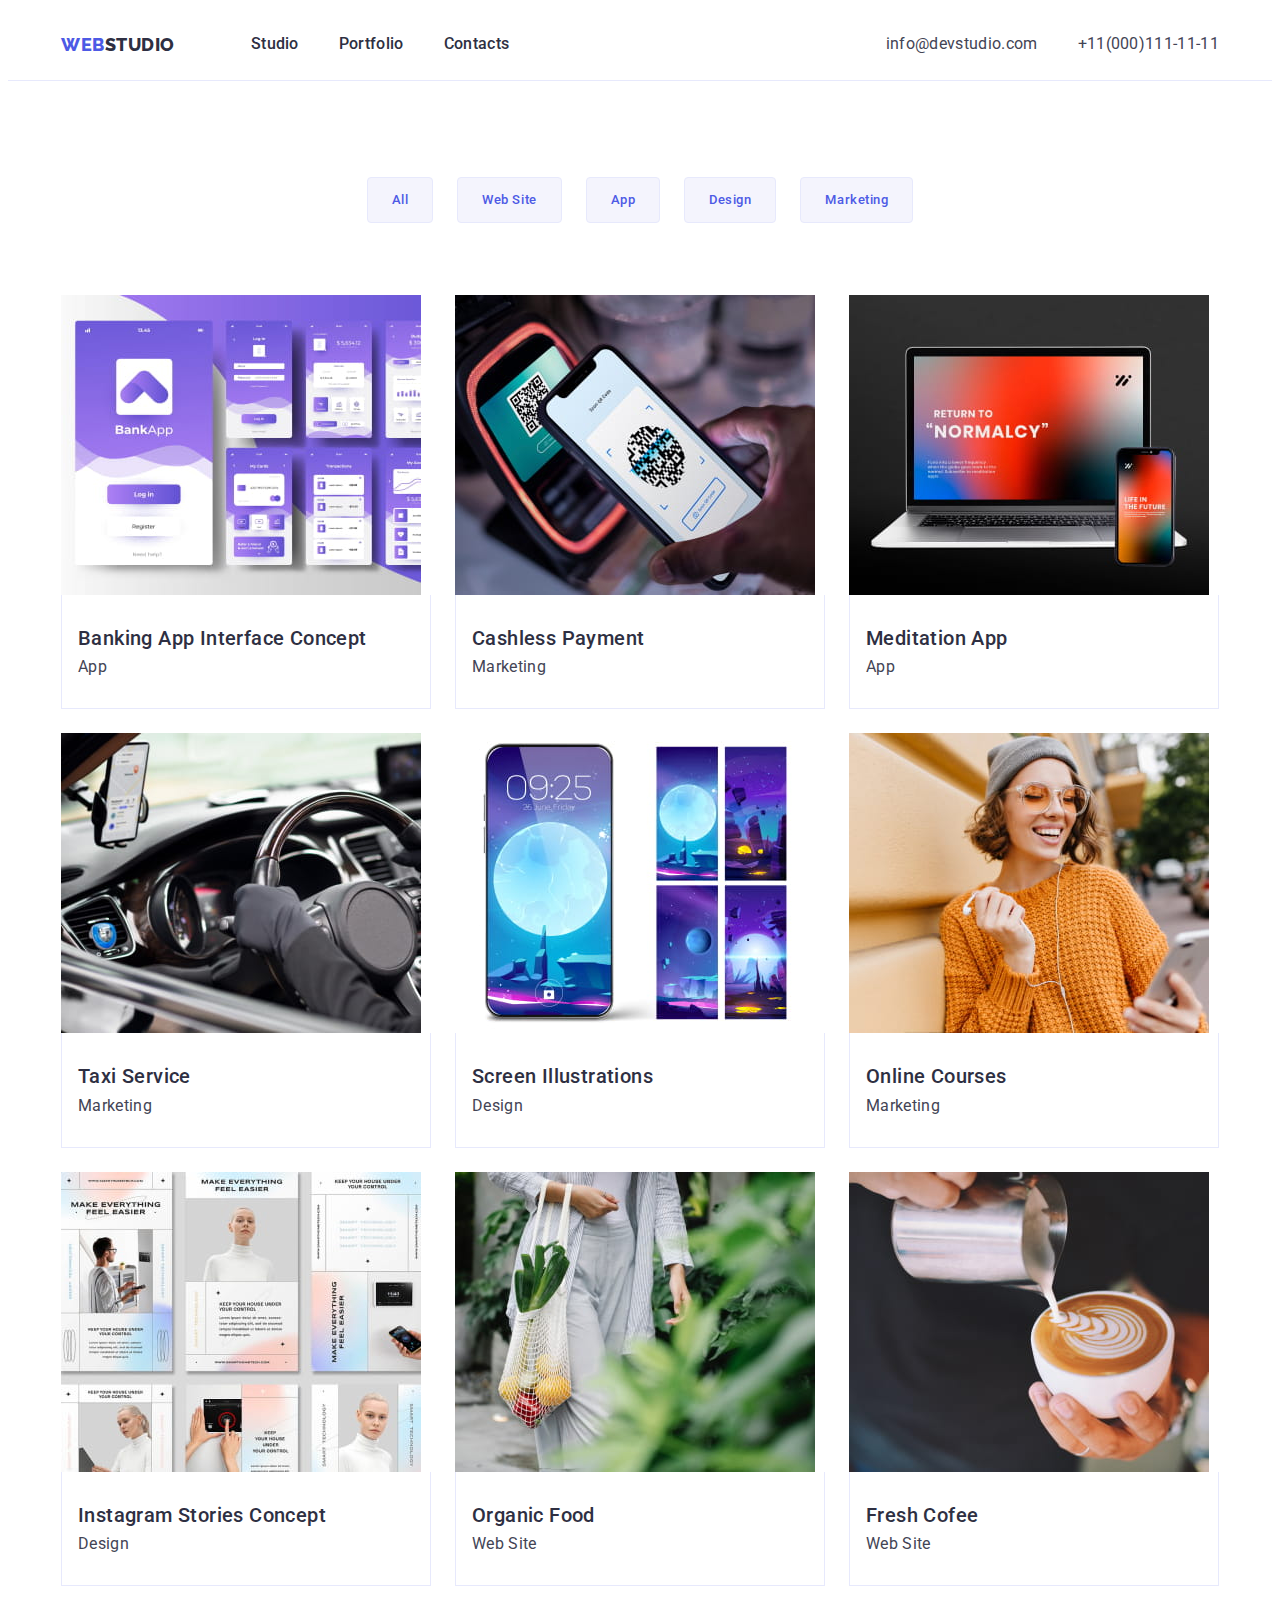
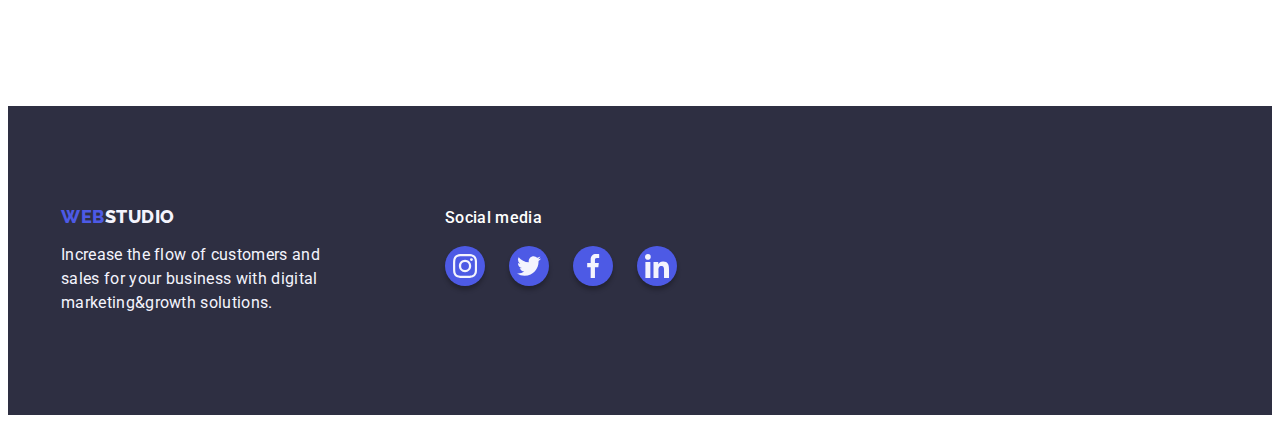
==== portfolio.html @ 6d774557 "home work 4" ====
<!DOCTYPE html>
<html lang="en">
  <head>
    <meta charset="UTF-8" />
    <meta name="viewport" content="width=device-width, initial-scale=1.0" />
    <meta name="keywords" content="advertising, digital agency, marketing" />
    <meta
      name="description"
      content="Increase the flow of customers and sales for your business with digital marketing&growth solutions."
    />
    <title>Webstudio</title>

    <link
      rel="shortcut icon"
      href="./images/icons/Logo.svg"
      type="image/svg+xml"
    />
    <!--Fonts-->
    <link href="https://fonts.googleapis.com" rel="preconnect" />
    <link href="https://fonts.gstatic.com" rel="preconnect" crossorigin />
    <link
      href="https://fonts.googleapis.com/css2?family=Raleway:wght@800&family=Roboto:wght@400;500;700;900&display=swap"
      rel="stylesheet"
    />
    <!--Normalise-->
    <link
      rel="stylesheet"
      href="https://cdnjs.cloudflare.com/ajax/libs/modern-normalize/2.0.0/modern-normalize.min.css"
      integrity="sha512-4xo8blKMVCiXpTaLzQSLSw3KFOVPWhm/TRtuPVc4WG6kUgjH6J03IBuG7JZPkcWMxJ5huwaBpOpnwYElP/m6wg=="
      crossorigin="anonymous"
      referrerpolicy="no-referrer"
    />
    <!--CSS-->
    <link rel="stylesheet" href="./css/styles.css" />
  </head>

  <body>
    <header class="header">
      <div class="container">
        <!-- Navigation -->
        <nav class="header-nav">
          <!-- Logo -->
          <a class="header-logo logo" href="./index.html">
            <span class="logo-acnt">WEB</span>STUDIO
          </a>
          <ul class="header-menu">
            <li class="header-menu-item">
              <a class="header-menu-link" href="index.html">Studio</a>
            </li>
            <li class="header-menu-item">
              <a class="header-menu-link" href="portfolio.html">Portfolio</a>
            </li>
            <li class="header-menu-item">
              <a class="header-menu-link" href="#">Contacts</a>
            </li>
          </ul>
        </nav>

        <!-- Contact information -->
        <address class="adress">
          <ul class="adress-opt">
            <li class="adress-opt-items">
              <a class="adress-mail" href="mailto:info@devstudio.com"
                >info@devstudio.com</a
              >
            </li>
            <li class="adress-opt-items">
              <a class="adress-phone" href="tel:+11(000)111-11-11"
                >+11(000)111-11-11</a
              >
            </li>
          </ul>
        </address>
      </div>
    </header>

    <main>
      <section class="types">
        <div class="container">
          <h1 class="visually-hidden">types</h1>
          <!--Buttons-->
          <ul class="buttons">
            <li class="buttons-item">
              <button class="btn-itms-smpl" type="button">All</button>
            </li>
            <li class="buttons-item">
              <button class="btn-itms-smpl" type="button">Web Site</button>
            </li>
            <li class="buttons-item">
              <button class="btn-itms-smpl" type="button">App</button>
            </li>
            <li class="buttons-item">
              <button class="btn-itms-smpl" type="button">Design</button>
            </li>
            <li class="buttons-item">
              <button class="btn-itms-smpl" type="button">Marketing</button>
            </li>
          </ul>

          <!--Portfolio cards-->
          <div class="cards">
            <ul class="types-preview">
              <li class="types-item"> 

                <div class="cards-wrapp">
                <a href="#">
                  <img
                    class="types-ill"
                    src="./images/img-2-1.jpg"
                    alt="Banking App Interface Concept"
                    width="360"
                    height="300"
                  />
                  <p class="overlay">
                    14 Stylish and User-Friendly App Design Concepts · Task
                    Manager App · Calorie Tracker App · Exotic Fruit Ecommerce
                    App · Cloud Storage App
                  </p>
                </div>

                  <div class="types-descr-cont">
                    <h2 class="types-descr">Banking App Interface Concept</h2>
                    <p class="types-prdct">App</p>
                  </div>
                </a>
              </li>
              <li class="types-item">

                <div class="cards-wrapp">
                  <a href="#">
                    <img
                      class="types-ill"
                      src="./images/img-2-2.jpg"
                      alt="Cashless Payment"
                      width="360"
                      height="300"
                    />
                    <p class="overlay">
                      14 Stylish and User-Friendly App Design Concepts · Task
                      Manager App · Calorie Tracker App · Exotic Fruit Ecommerce
                      App · Cloud Storage App
                    </p>
                </div>

                  <div class="types-descr-cont">
                    <h2 class="types-descr">Cashless Payment</h2>
                    <p class="types-prdct">Marketing</p>
                  </div>
                </a>
              </li>
              <li class="types-item">
                <div class="cards-wrapp">
                  <a href="#">
                    <img
                      class="types-ill"
                      src="./images/img-2-3.jpg"
                      alt="Meditation App"
                      width="360"
                      height="300"
                    />
                    <p class="overlay">
                        14 Stylish and User-Friendly App Design Concepts · Task
                        Manager App · Calorie Tracker App · Exotic Fruit Ecommerce
                        App · Cloud Storage App
                      </p>
                </div>

                    <div class="types-descr-cont">
                      <h2 class="types-descr">Meditation App</h2>
                      <p class="types-prdct">App</p>
                    </div>
                  </a>
                
              </li>
              <li class="types-item">
                <div class="cards-wrapp">
                <a href="#">
                  <img
                    class="types-ill"
                    src="./images/img-2-4.jpg"
                    alt="Taxi Service"
                    width="360"
                    height="300"
                  />
                  <p class="overlay">
                      14 Stylish and User-Friendly App Design Concepts · Task
                      Manager App · Calorie Tracker App · Exotic Fruit Ecommerce
                      App · Cloud Storage App
                    </p>
                </div>
                  <div class="types-descr-cont">
                    <h2 class="types-descr">Taxi Service</h2>
                    <p class="types-prdct">Marketing</p>
                  </div>
                </a>
              </li>
              <li class="types-item">
                <div class="cards-wrapp">
                 <a href="#">
                  <img
                    class="types-ill"
                    src="./images/img-2-5.jpg"
                    alt="Screen Illustrations"
                    width="360"
                    height="300"
                  />
                  <p class="overlay">
                      14 Stylish and User-Friendly App Design Concepts · Task
                      Manager App · Calorie Tracker App · Exotic Fruit Ecommerce
                      App · Cloud Storage App
                  </p>
                </div>

                  <div class="types-descr-cont">
                    <h2 class="types-descr">Screen Illustrations</h2>
                    <p class="types-prdct">Design</p>
                  </div>
                </a>
              </li>
              <li class="types-item">
                <div class="cards-wrapp">
                  <a href="#">
                      <img
                        class="types-ill"
                        src="./images/img-2-6.jpg"
                        alt="Online Courses"
                        width="360"
                        height="300"
                      />
                      <p class="overlay">
                        14 Stylish and User-Friendly App Design Concepts · Task
                        Manager App · Calorie Tracker App · Exotic Fruit Ecommerce
                        App · Cloud Storage App
                      </p>
                  </div>
                    <div class="types-descr-cont">
                      <h2 class="types-descr">Online Courses</h2>
                      <p class="types-prdct">Marketing</p>
                    </div>
                </a>
                
              </li>
              <li class="types-item">
                <div class="cards-wrapp">
                  <a href="#">
                    <img
                      class="types-ill"
                      src="./images/img-2-7.jpg"
                      alt="Instagram Stories Concept"
                      width="360"
                      height="300"
                    />
                    <p class="overlay">
                      14 Stylish and User-Friendly App Design Concepts · Task
                      Manager App · Calorie Tracker App · Exotic Fruit Ecommerce
                      App · Cloud Storage App
                    </p>
                </div>
                    <div class="types-descr-cont">
                      <h2 class="types-descr">Instagram Stories Concept</h2>
                      <p class="types-prdct">Design</p>
                    </div>
                  
                 </a>
              </li>
              <li class="types-item">
                <div class="cards-wrapp">
                  <a href="#">
                    <img
                      class="types-ill"
                      src="./images/img-2-8.jpg"
                      alt="Organic Food"
                      width="360"
                      height="300"
                    />
                    <p class="overlay">
                      14 Stylish and User-Friendly App Design Concepts · Task
                      Manager App · Calorie Tracker App · Exotic Fruit Ecommerce
                      App · Cloud Storage App
                    </p>

                </div>
                  <div class="types-descr-cont">
                    <h2 class="types-descr">Organic Food</h2>
                    <p class="types-prdct">Web Site</p>
                  </div>
                </a>
              </li>
              <li class="types-item">
                <div class="cards-wrapp">
                <a href="#">
                  <img
                    class="types-ill"
                    src="./images/img-2-9.jpg"
                    alt="Fresh Cofee"
                    width="360"
                    height="300"
                  />
                  <p class="overlay">
                      14 Stylish and User-Friendly App Design Concepts · Task
                      Manager App · Calorie Tracker App · Exotic Fruit Ecommerce
                      App · Cloud Storage App
                    </p>
                </div>
                  <div class="types-descr-cont">
                    <h2 class="types-descr">Fresh Cofee</h2>
                    <p class="types-prdct">Web Site</p>
                  </div>
                </a>
              </li>
            </ul>
          </div>
        </div>
      </section>
    </main>
    <!--Footer-->
    <footer class="footer">
      <div class="container">
        <!-- Logo -->
        <div class="footer-top">
          <a class="footer-logo logo" href="./index.html">
            <span class="logo-acnt">WEB</span>STUDIO
          </a>

          <p class="footer-slogan">
            Increase the flow of customers and sales for your business with
            digital marketing&growth solutions.
          </p>
          <div class="footer-wrapper">
            <h3 class="footer-socials-title">Social media</h3>
            <ul class="footer-socials">
              <li class="footer-socials-item">
                <a
                  class="footer-socials-link"
                  href="https://instagram.com"
                  target="_blank"
                  rel="noopener noreferrer"
                  aria-label="Link to instagram.com"
                >
                  <svg class="footer-socials-icon" width="24" height="24">
                    <use href="./images/sprite.svg#instagram-2"></use>
                  </svg>
                </a>
              </li>
              <li class="footer-socials-item">
                <a
                  class="footer-socials-link"
                  href="https://twitter.com"
                  target="_blank"
                  rel="noopener noreferrer"
                  aria-label="Link to twitter.com"
                >
                  <svg class="footer-socials-icon" width="24" height="24">
                    <use href="./images/sprite.svg#twitter-1"></use>
                  </svg>
                </a>
              </li>
              <li class="footer-socials-item">
                <a
                  class="footer-socials-link"
                  href="https://facebook.com"
                  target="_blank"
                  rel="noopener noreferrer"
                  aria-label="Link to facebook.com"
                >
                  <svg class="footer-socials-icon" width="24" height="24">
                    <use href="./images/sprite.svg#facebook-1"></use>
                  </svg>
                </a>
              </li>
              <li class="footer-socials-item">
                <a
                  class="footer-socials-link"
                  href="https://linkedin.com"
                  target="_blank"
                  rel="noopener noreferrer"
                  aria-label="Link to linkedin.com"
                >
                  <svg class="footer-socials-icon" width="24" height="24">
                    <use href="./images/sprite.svg#linkedin-1"></use>
                  </svg>
                </a>
              </li>
            </ul>
          </div>
        </div>
      </div>
    </footer>
  </body>
</html>
---- css/styles.css ----
:root {
    --primary-font: Roboto, sans-serif;
    --secondary-font: Raleway, sans-serif;
    --navy-bl: rgb(46, 47, 66);
    --clr-iris: rgb(77, 90, 229);
    --clr-slate: rgb(67, 68, 85);
    --clr-light-slate: rgb(142, 143, 153);
    --clr-cloud: rgb(244, 244, 253);
    --clr-white: rgb(255, 255, 255);
    --clr-ocean: rgb(64, 75, 191);
    --clr-cornflower: rgb(231, 233, 252);
    --clr-grey: rgb(46, 47, 66);
    --clr-green: rgb(49, 208, 170);
}

h1, h2, h3, h4, h5, h6, p {
    margin: 0;
}

/* Base styles */ 
body {
    font-family: var(--primary-font);
    font-size: 16px;
    font-weight: 400;
    line-height: 1.5;
    letter-spacing: 0.02em;
    color: var(--navy-bl);
    background-color: var(--clr-white);
}

h1 {
    font-weight: 700;
    font-size: 56px;
    color: var(--clr-white);
    line-height: 1.07;
    letter-spacing: 0.02em;
    text-align: center;
    max-width: 496px;
    margin-left: auto;
    margin-right: auto;
    margin-bottom: 48px;
}

.h1-section .container {
    background-color: var(--navy-bl);
    padding: 188px 0;

    background-image: linear-gradient(
            rgba(46, 47, 66, 0.7),
            rgba(46, 47, 66, 0.7)
            ),
            url('../images/hero/hero\ image_1\ \(1\).jpg');
    background-position: center;
    max-width: 1440px;
    
    background-position: center;
    background-size: cover;
    
    border: 1px solid #000;
    box-shadow: 0 4px 4px 0 rgba(0, 0, 0, 0.25), 0 4px 4px 0 rgba(0, 0, 0, 0.25);
    
}

.h1-button {
    cursor: pointer;
    color: var(--clr-white);
    background-color: var(--clr-iris);
    box-shadow: 0 4px 4px 0 rgba(0, 0, 0, 0.15);
    display: block;
    padding: 16px 32px;
    border-radius: 4px;
    border: 1px solid #000;
    margin: 0 auto;
}

h2 {
    font-weight: 700;
    font-size: 36px;
    line-height: 1.11;
    letter-spacing: 0.02em;
    text-align: center;
    margin-bottom: 72px;
}

h3 {
    font-weight: 400;
    font-size: 20px;
    line-height: 1.2;
    letter-spacing: 0.02em;
    margin-bottom: 8px;
}


button {
    font-family: inherit;
    color: var(--clr-iris);
    background-color: var(--clr-cloud);
    line-height: 1.5;
    cursor: pointer;
    letter-spacing: 0.04em;
    font-weight: 500;
}

img {
    display: block;
}

a {
    color: var(--navy-bl);
    text-decoration: none;
    font-style: normal;
}

ul, ol {
    list-style-type: none;
    margin: 0;
    padding-left: 0;
}


 .container {
    max-width:1158px;
    padding: 0 15px;  
    margin:0 auto;
    }


/* Header */
.header .container {
    display: flex;
    align-items: center;
}

.header {
    border-bottom: 1px solid var(--clr-cornflower);
}

.header-menu {
    display: flex;
    gap: 40px;
    align-items: center;
    margin-left: 76px;
}

.adress {
    margin-left: auto;
}
 
.adress-opt {
    display: flex;
    gap: 40px;
}


/* Logo */
.logo {
    font-family: var(--secondary-font);
    color: var(--navy-bl);
    font-size: 18px;
    font-weight: 800;
    line-height: 1.17;
    letter-spacing: 0.03em;
    text-transform: uppercase;
    padding-top: 25.5px;
    padding-bottom: 25.5px;
}

.logo-acnt {
    color: var(--clr-iris);
}

/* Classes */
.header-nav {
    font-weight: 500;
    display: flex;
    
}

.header-menu-link {
    position: relative;
    transition-property: color;
    transition-duration: 250ms;
    transition-timing-function: cubic-bezier(0.4, 0, 0.2, 1);
}

.header-menu-link:hover,
.header-menu-link:focus {
    color: var(--clr-ocean);
}

.header-menu-link:focus::after,
.header-menu-link:hover::after {
    content: '';
    position: absolute;
    left: 0;
    bottom: -27px;
    display: block;
    width: 100%;
    height: 2px;
    border-radius: 2px;
    background-color: var(--clr-ocean)
}

.header-menu-link.current::after {
    content: '';
    background-color: var(--clr-ocean);
    position: absolute;
    left: 0;
    bottom: -27px;
    display: block;
    width: 100%;
    height: 2px;
    border-radius: 2px;
}


.adress-opt-items a {
    color: var(--clr-slate);   
}

.adress-opt a:hover,
.adress-opt a:focus {
    color: var(--clr-ocean);
}

.visually-hidden {
    position: absolute;
    width: 1px;
    height: 1px;
    margin: -1px;
    border: 0;
    padding: 0;
    white-space: nowrap;
    clip-path: inset(100%);
    clip: rect(0 0 0 0);
    overflow: hidden;
}

.buttons {
    display: flex;
    justify-content: center;
    margin-bottom: 72px;
    gap: 24px;
}


.btn-itms-smpl {
    padding: 12px 24px;
    border: 1px solid var(--clr-cornflower);
    border-radius: 4px;
    transition-property: color;
    transition-duration: 250ms;
    transition-timing-function: cubic-bezier(0.4, 0, 0.2, 1);
}

.btn-itms-smpl:hover,
.btn-itms-smpl:focus {
    background-color: var(--clr-ocean);
    color:var(--clr-white);
    box-shadow: 0px 3px 1px 0px rgba(0, 0, 0, 0.10), 0px 2px 1px 0px rgba(0, 0, 0, 0.08), 0px 2px 2px 0px rgba(0, 0, 0, 0.12);
}



.h1-button:hover,
.h1-button:focus {
    background-color: var(--clr-ocean);
}

.types {
    line-height: 1.2;
    padding-top: 96px;
    padding-bottom: 120px;
}

.types-preview {
    display: flex;
    flex-wrap: wrap;
    gap:24px;
}

.types-item {
    width: calc((100% - 24px * 2) / 3);
}

.types-descr-cont {
    padding: 32px 16px;
    border-right: 1px solid var(--clr-cornflower);
    border-bottom: 1px solid var(--clr-cornflower);
    border-left: 1px solid var(--clr-cornflower);
}

.types-descr {
    font-size: 20px;
    font-weight: 500;
    margin: 0;
    text-align: start;
}

.types-prdct {
    color: var(--clr-slate);
    margin-top: 8px;
}

.footer {
    padding: 100px 0;
    background-color: var(--navy-bl);
    color: var(--clr-cloud);
}

.footer-logo {
    display: block;
    color: var(--clr-cloud);
    padding: 0;
    margin-bottom: 16px;
}

.footer-slogan {
    max-width: 264px;
} 

.features-sec {
    padding-top: 120px;
}


.features {
    display: flex;
    gap: 24px;
}

.features-item {
    max-width: calc((100% - 24px * 3) / 4);
}

.features-wraper {
    display: flex;
    justify-content: center;
    align-items: center;
    border-radius: 4px;
    background-color: var(--clr-cloud);
    flex-shrink: 0;
    padding: 24px 0;
    margin-bottom: 8px;
}

.serv-list,
.team-members {
    display: flex;
    gap: 24px;
}


.features-title {
    margin-bottom: 8px;
}
.team-member {
    text-align: center;
}


.team-person {
    border-radius: 0 0 4px 4px;
    box-shadow: 0 2px 1px 0 rgba(46, 47, 66, 0.08), 0 1px 1px 0 rgba(46, 47, 66, 0.16), 0 1px 6px 0 rgba(46, 47, 66, 0.08);
    background: var(--clr-white);
}

.team-description {
    text-align: center;

    font-weight: 400;
    font-size: 16px;
    color: var(--clr-slate);
    margin-bottom: 8px;
}

.team-credent{
    padding-top: 32px;
    padding-bottom: 32px;
}

.team-socials,
.footer-socials {
    display: flex;
    gap: 24px;
    justify-content: center;
    align-items: center;
}

.footer-socials-link,
.socials-link {
    display: flex;
    width: 40px;
    height: 40px;
    align-items: center;
    background-color: var(--clr-iris);
    border-radius: 50%;
    justify-content: center;
    align-items: center;
    flex-shrink: 0;
    transition-property: color, background-color;
    transition-duration: 250ms;
    transition-timing-function: cubic-bezier(0.4, 0, 0.2, 1);
    box-shadow: 0px 4px 4px rgba(0, 0, 0, 0.25);;
}

.footer-socials-icon,
.socials-icon {
    fill: var(--clr-cloud) ;
}

.socials-link:active,
.socials-link:hover {
    background-color: var(--clr-ocean);
}

.footer-socials-link:hover {
    background-color: var(--clr-green);
}

.services-sec {
    padding: 120px 0;
}

.team {
    padding: 120px 0;
    
    background: var(--clr-cloud);
}

.customers {
    padding-top: 140px;
}

.customers-list {
    display: inline-flex;
    gap: 24px;
    
    align-items: flex-start;
    padding-bottom: 120px;
}

.customers-link {
    display: flex;
    justify-content: center;
    align-items: center;

    transition-property: color, border-color;
    transition-duration: 250ms;
    transition-timing-function: cubic-bezier(0.4, 0, 0.2, 1);

    border: 1px solid var(--clr-light-slate);
    border-radius: 4px;
    width: 168px;
    height: 88px;
    box-shadow: 0px 4px 4px 0px rgba(0, 0, 0, 0.25);
}

.customers-link:active,
.customers-link:hover {
    border-color: var(--clr-ocean);
}

.customers-icon {
    transition-property: fill;
    transition-duration: 250ms;
    transition-timing-function: cubic-bezier(0.4, 0, 0.2, 1);
}

.customers-icon:active,
.customers-icon:hover {
    fill: var(--clr-ocean);
}

.customers-icon {
    display: inline-flex;
    padding: 9px 9px 6px 11px;
    justify-content: center;
    align-items: center;
    
    fill: var(--clr-light-slate);
}


/* footer */

.footer-socials-title {
    font-family: var(--primary-font);
    font-weight: 500;
    font-size: 16px;
    line-height: 150%;
    letter-spacing: 0.02em;
    color: var(--clr-white);
    margin-bottom: 16px;
}


.footer-top {
    position: relative;
}

.footer-wrapper {
    position: absolute;
    top: 0;
    left: 384px;
}

/* overlays*/
.cards-wrapp {
    position: relative;
    overflow: hidden;
}

.overlay {
    position: absolute;
    top: 0;
    left: 0;
    width: 100%;
    height: 100%;

    transform: translateY(300px);
    color:var(--clr-cloud);
    background: var(--clr-iris);
    padding: 40px 32px;

    transition-property: transform;
    transition-duration: 250ms;
    transition-timing-function: cubic-bezier(0.4, 0, 0.2, 1);

    
}

.types-item:hover .overlay {
    transform: translateY(0);
}

/*modal window */
.backdrop {
    position: fixed;
    inset: 0;
    background-color: rgba(0, 0, 0, 0.6);
    
    opacity: 1;
    visibility: visible;
    pointer-events: initial;

    transition-property: opacity, visibility;
    transition-duration: 500ms;
}

.backdrop.is-hidden {
    opacity: 0;
    visibility: hidden;
    pointer-events: none;
}

.modal {
    position: absolute;
    top: 50%;
    left: 50%;
    transform: translateX(-50%) translateY(-50%);
    width: 408px;
    min-height: 584px;
    background-color: #FCFCFC;
    border-radius: 4px;
    box-shadow: 0px 1px 1px 0px rgba(0, 0, 0, 0.14), 0px 1px 3px 0px rgba(0, 0, 0, 0.12), 0px 2px 1px 0px rgba(0, 0, 0, 0.20);
}

.modal-btn {
    position: absolute;
    top: 24px;
    right: 24px;
    display: flex;
    justify-content: center;
    align-items: center;

    background-color: transparent;
    border: none;
    border-radius: 50px;
    width: 24px;
    height: 24px;
    background-color: var(--clr-cornflower);

    stroke-width: 1px;
    stroke: rgba(0, 0, 0, 0.1);

    padding: 0;
}
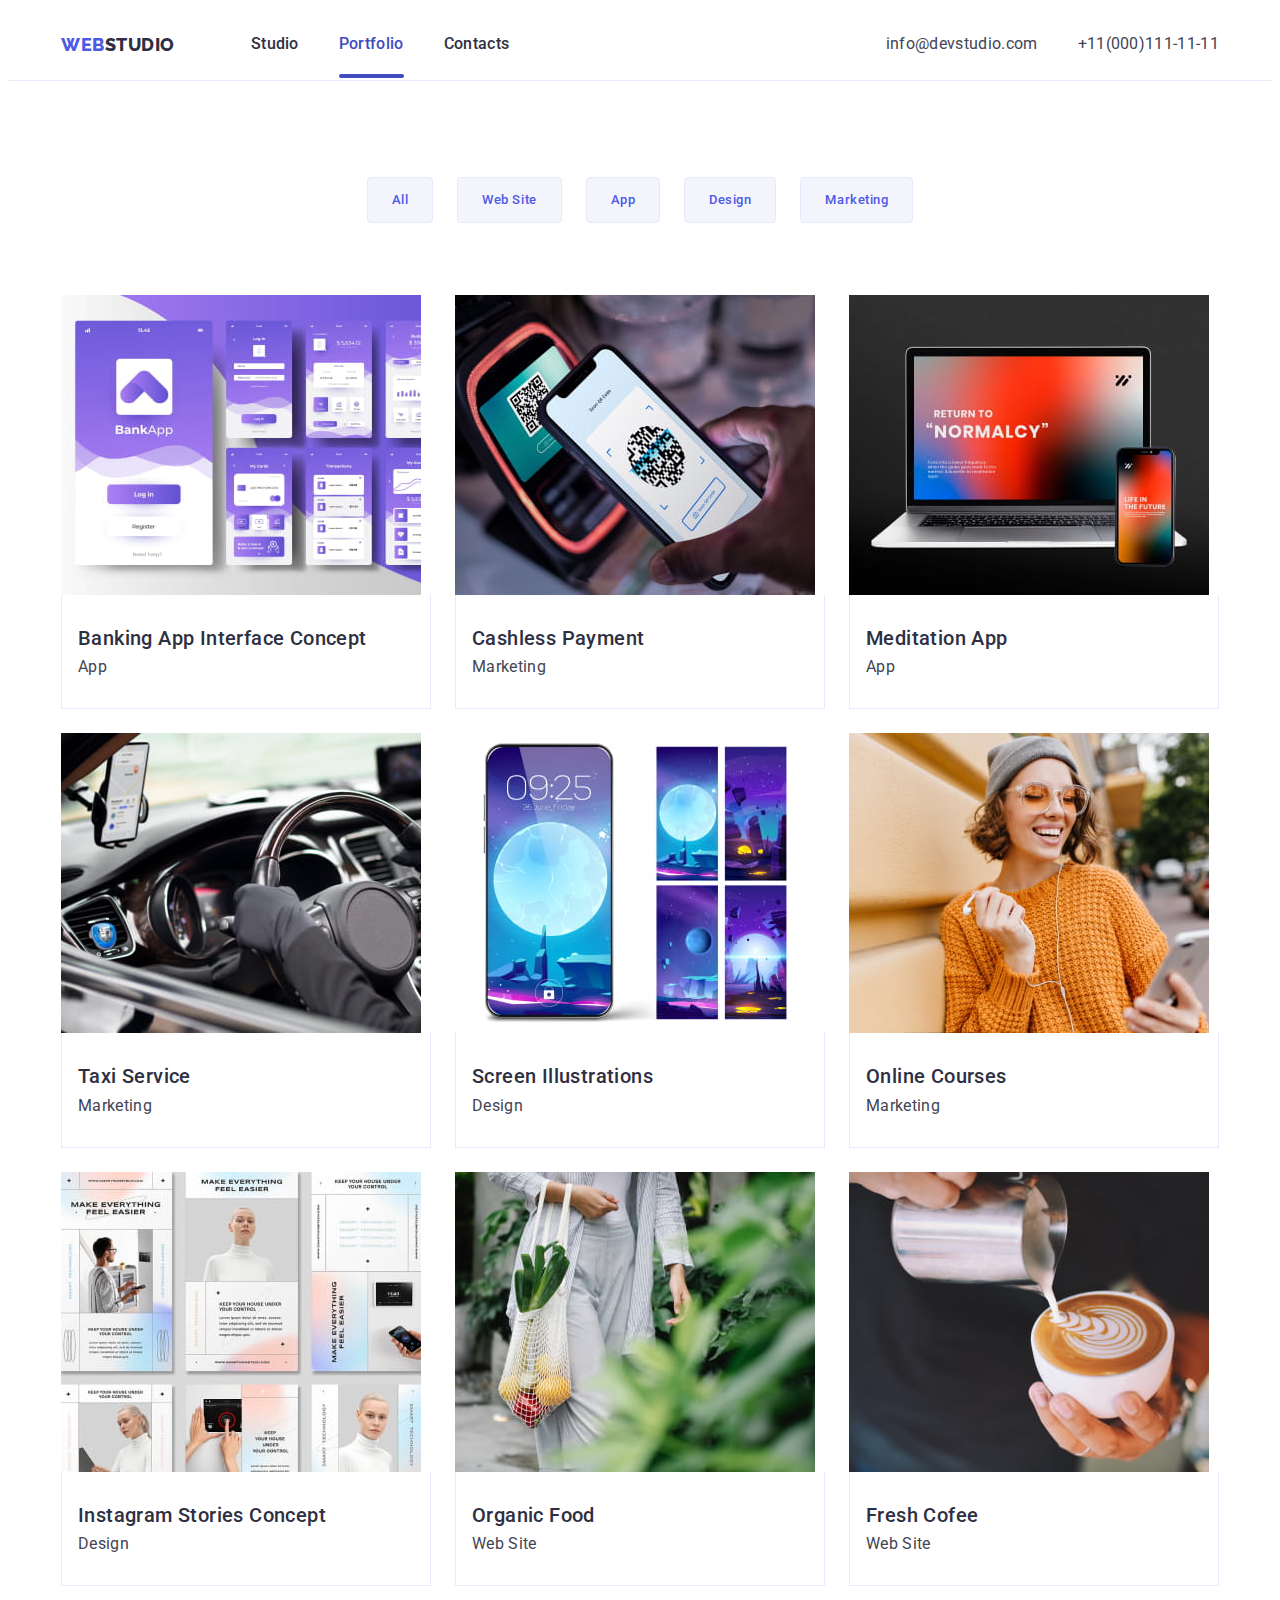
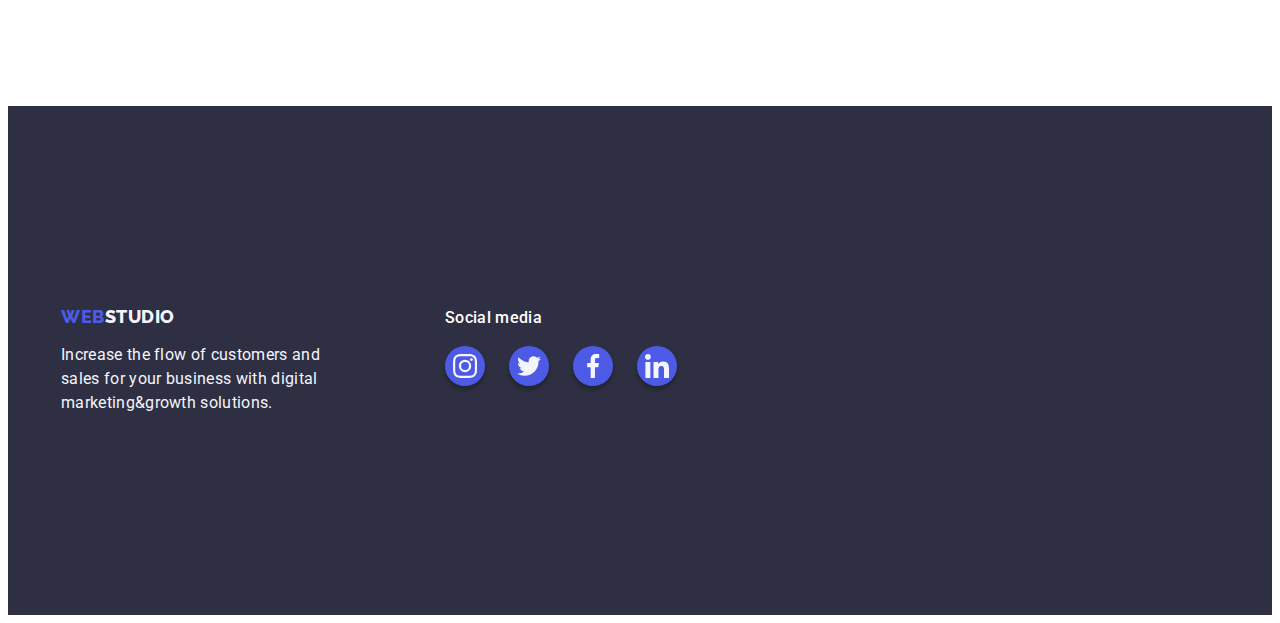
==== commit eb8cc677: "home work 4_1(current, footer)" ====
--- a/portfolio.html
+++ b/portfolio.html
@@ -48,7 +48,7 @@
               <a class="header-menu-link" href="index.html">Studio</a>
             </li>
             <li class="header-menu-item">
-              <a class="header-menu-link" href="portfolio.html">Portfolio</a>
+              <a class="header-menu-link current" href="portfolio.html">Portfolio</a>
             </li>
             <li class="header-menu-item">
               <a class="header-menu-link" href="#">Contacts</a>
@@ -313,77 +313,78 @@
         </div>
       </section>
     </main>
+    
     <!--Footer-->
     <footer class="footer">
-      <div class="container">
+      <div class="container footer ">
         <!-- Logo -->
-        <div class="footer-top">
+        <div class="footer-top"> 
           <a class="footer-logo logo" href="./index.html">
             <span class="logo-acnt">WEB</span>STUDIO
           </a>
-
           <p class="footer-slogan">
-            Increase the flow of customers and sales for your business with
-            digital marketing&growth solutions.
+          Increase the flow of customers and sales for your business with
+          digital marketing&growth solutions.
           </p>
+        </div>
+
           <div class="footer-wrapper">
-            <h3 class="footer-socials-title">Social media</h3>
-            <ul class="footer-socials">
-              <li class="footer-socials-item">
-                <a
-                  class="footer-socials-link"
-                  href="https://instagram.com"
-                  target="_blank"
-                  rel="noopener noreferrer"
-                  aria-label="Link to instagram.com"
-                >
-                  <svg class="footer-socials-icon" width="24" height="24">
-                    <use href="./images/sprite.svg#instagram-2"></use>
-                  </svg>
-                </a>
-              </li>
-              <li class="footer-socials-item">
-                <a
-                  class="footer-socials-link"
-                  href="https://twitter.com"
-                  target="_blank"
-                  rel="noopener noreferrer"
-                  aria-label="Link to twitter.com"
-                >
-                  <svg class="footer-socials-icon" width="24" height="24">
-                    <use href="./images/sprite.svg#twitter-1"></use>
-                  </svg>
-                </a>
-              </li>
-              <li class="footer-socials-item">
-                <a
-                  class="footer-socials-link"
-                  href="https://facebook.com"
-                  target="_blank"
-                  rel="noopener noreferrer"
-                  aria-label="Link to facebook.com"
-                >
-                  <svg class="footer-socials-icon" width="24" height="24">
-                    <use href="./images/sprite.svg#facebook-1"></use>
-                  </svg>
-                </a>
-              </li>
-              <li class="footer-socials-item">
-                <a
-                  class="footer-socials-link"
-                  href="https://linkedin.com"
-                  target="_blank"
-                  rel="noopener noreferrer"
-                  aria-label="Link to linkedin.com"
-                >
-                  <svg class="footer-socials-icon" width="24" height="24">
-                    <use href="./images/sprite.svg#linkedin-1"></use>
-                  </svg>
-                </a>
-              </li>
-            </ul>
+            <p class="footer-socials-title">Social media</p>
+              <ul class="footer-socials">
+                  <li class="footer-socials-item">
+                    <a
+                      class="footer-socials-link"
+                      href="https://instagram.com"
+                      target="_blank"
+                      rel="noopener noreferrer"
+                      aria-label="Link to instagram.com"
+                    >
+                      <svg class="footer-socials-icon" width="24" height="24">
+                        <use href="./images/sprite.svg#instagram-2"></use>
+                      </svg>
+                    </a>
+                  </li>
+                  <li class="footer-socials-item">
+                    <a
+                      class="footer-socials-link"
+                      href="https://twitter.com"
+                      target="_blank"
+                      rel="noopener noreferrer"
+                      aria-label="Link to twitter.com"
+                    >
+                      <svg class="footer-socials-icon" width="24" height="24">
+                        <use href="./images/sprite.svg#twitter-1"></use>
+                      </svg>
+                    </a>
+                  </li>
+                  <li class="footer-socials-item">
+                    <a
+                      class="footer-socials-link"
+                      href="https://facebook.com"
+                      target="_blank"
+                      rel="noopener noreferrer"
+                      aria-label="Link to facebook.com"
+                    >
+                      <svg class="footer-socials-icon" width="24" height="24">
+                        <use href="./images/sprite.svg#facebook-1"></use>
+                      </svg>
+                    </a>
+                  </li>
+                  <li class="footer-socials-item">
+                    <a
+                      class="footer-socials-link"
+                      href="https://linkedin.com"
+                      target="_blank"
+                      rel="noopener noreferrer"
+                      aria-label="Link to linkedin.com"
+                    >
+                      <svg class="footer-socials-icon" width="24" height="24">
+                        <use href="./images/sprite.svg#linkedin-1"></use>
+                      </svg>
+                    </a>
+                  </li>
+              </ul>
           </div>
-        </div>
       </div>
     </footer>
   </body>
--- a/css/styles.css
+++ b/css/styles.css
@@ -66,11 +66,13 @@
     cursor: pointer;
     color: var(--clr-white);
     background-color: var(--clr-iris);
-    box-shadow: 0 4px 4px 0 rgba(0, 0, 0, 0.15);
+    
     display: block;
     padding: 16px 32px;
-    border-radius: 4px;
-    border: 1px solid #000;
+    border: none;
+    /* border: 1px solid #000; -> залишив бо в макеті є */
+    /* border-radius: 4px; */
+    /* box-shadow: 0 4px 4px 0 rgba(0, 0, 0, 0.15); */
     margin: 0 auto;
 }
 
@@ -178,10 +180,10 @@
 }
 
 .header-menu-link {
-    position: relative;
     transition-property: color;
     transition-duration: 250ms;
     transition-timing-function: cubic-bezier(0.4, 0, 0.2, 1);
+    padding: 24px 0;
 }
 
 .header-menu-link:hover,
@@ -189,17 +191,9 @@
     color: var(--clr-ocean);
 }
 
-.header-menu-link:focus::after,
-.header-menu-link:hover::after {
-    content: '';
-    position: absolute;
-    left: 0;
-    bottom: -27px;
-    display: block;
-    width: 100%;
-    height: 2px;
-    border-radius: 2px;
-    background-color: var(--clr-ocean)
+.current {
+    position: relative;
+    color: var(--clr-ocean);
 }
 
 .header-menu-link.current::after {
@@ -207,10 +201,10 @@
     background-color: var(--clr-ocean);
     position: absolute;
     left: 0;
-    bottom: -27px;
+    bottom: -1px;
     display: block;
     width: 100%;
-    height: 2px;
+    height: 4px;
     border-radius: 2px;
 }
 
@@ -262,7 +256,6 @@
 }
 
 
-
 .h1-button:hover,
 .h1-button:focus {
     background-color: var(--clr-ocean);
@@ -380,11 +373,19 @@
     padding-bottom: 32px;
 }
 
+.container.footer {
+    display: flex;
+    align-items: baseline;
+}
+
+.footer-top {
+    margin-right: 120px;
+}
+
 .team-socials,
 .footer-socials {
     display: flex;
     gap: 24px;
-    justify-content: center;
     align-items: center;
 }
 
@@ -496,16 +497,6 @@
 }
 
 
-.footer-top {
-    position: relative;
-}
-
-.footer-wrapper {
-    position: absolute;
-    top: 0;
-    left: 384px;
-}
-
 /* overlays*/
 .cards-wrapp {
     position: relative;
@@ -559,13 +550,23 @@
     position: absolute;
     top: 50%;
     left: 50%;
-    transform: translateX(-50%) translateY(-50%);
+    transform: translateX(-50%) translateY(-50%) scale(1);
     width: 408px;
     min-height: 584px;
     background-color: #FCFCFC;
     border-radius: 4px;
     box-shadow: 0px 1px 1px 0px rgba(0, 0, 0, 0.14), 0px 1px 3px 0px rgba(0, 0, 0, 0.12), 0px 2px 1px 0px rgba(0, 0, 0, 0.20);
-}
+    
+    transition-duration: 300ms;
+    transition-timing-function: ease-in;
+    transition-property: transform, opacity;
+}
+
+.backdrop.is-hidden .modal {
+    transform: translateX(-50%) translateY(-50%) scale(0.3);
+    opacity: 0;
+}
+
 
 .modal-btn {
     position: absolute;
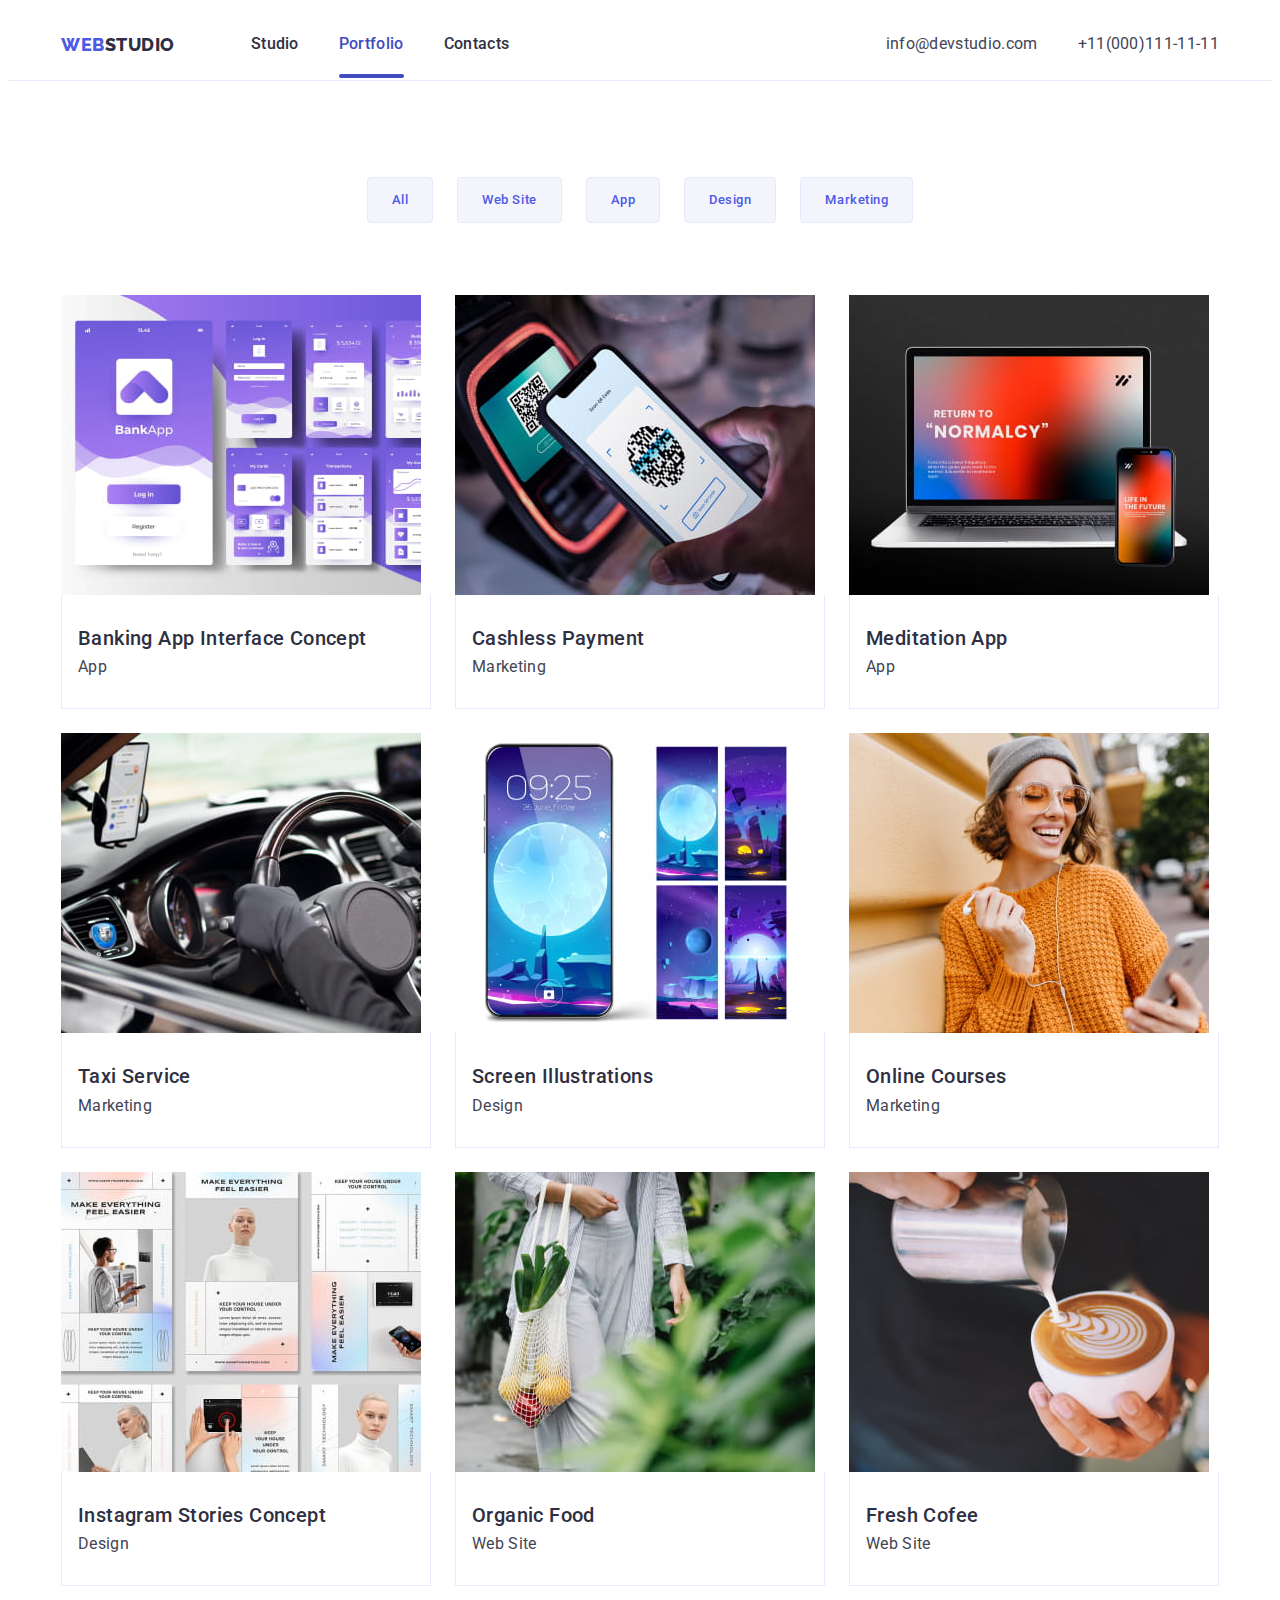
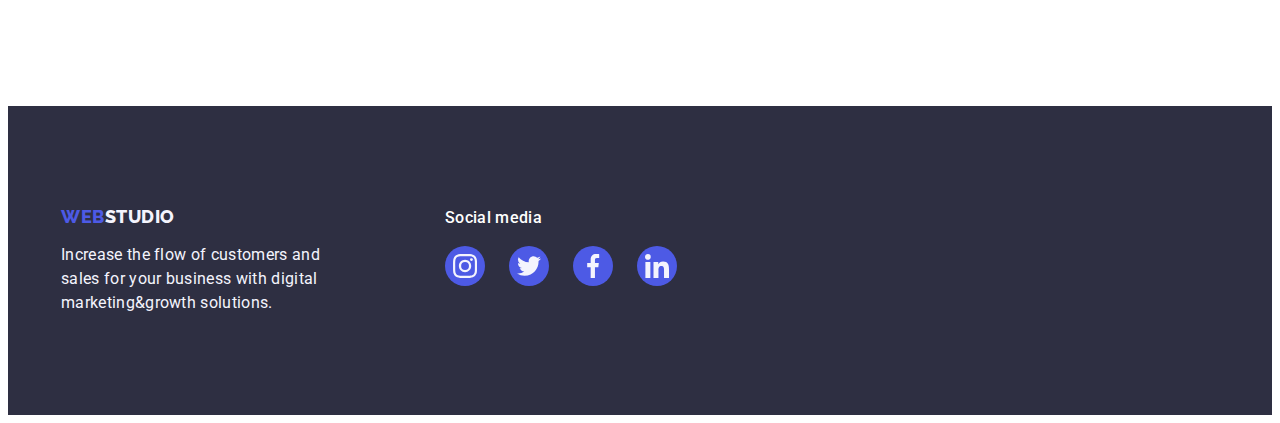
==== commit e1c269dd: "updated" ====
--- a/portfolio.html
+++ b/portfolio.html
@@ -100,7 +100,7 @@
           <!--Portfolio cards-->
           <div class="cards">
             <ul class="types-preview">
-              <li class="types-item"> 
+              <li class="types-item" tabindex="0"> 
 
                 <div class="cards-wrapp">
                 <a href="#">
@@ -111,11 +111,11 @@
                     width="360"
                     height="300"
                   />
-                  <p class="overlay">
-                    14 Stylish and User-Friendly App Design Concepts · Task
-                    Manager App · Calorie Tracker App · Exotic Fruit Ecommerce
-                    App · Cloud Storage App
-                  </p>
+                    <p class="overlay">
+                      14 Stylish and User-Friendly App Design Concepts · Task
+                      Manager App · Calorie Tracker App · Exotic Fruit Ecommerce
+                      App · Cloud Storage App
+                    </p>
                 </div>
 
                   <div class="types-descr-cont">
@@ -124,7 +124,7 @@
                   </div>
                 </a>
               </li>
-              <li class="types-item">
+              <li class="types-item" tabindex="0">
 
                 <div class="cards-wrapp">
                   <a href="#">
@@ -135,11 +135,11 @@
                       width="360"
                       height="300"
                     />
-                    <p class="overlay">
-                      14 Stylish and User-Friendly App Design Concepts · Task
-                      Manager App · Calorie Tracker App · Exotic Fruit Ecommerce
-                      App · Cloud Storage App
-                    </p>
+                      <p class="overlay">
+                        14 Stylish and User-Friendly App Design Concepts · Task
+                        Manager App · Calorie Tracker App · Exotic Fruit Ecommerce
+                        App · Cloud Storage App
+                      </p>
                 </div>
 
                   <div class="types-descr-cont">
@@ -148,7 +148,7 @@
                   </div>
                 </a>
               </li>
-              <li class="types-item">
+              <li class="types-item" tabindex="0">
                 <div class="cards-wrapp">
                   <a href="#">
                     <img
@@ -158,10 +158,10 @@
                       width="360"
                       height="300"
                     />
-                    <p class="overlay">
-                        14 Stylish and User-Friendly App Design Concepts · Task
-                        Manager App · Calorie Tracker App · Exotic Fruit Ecommerce
-                        App · Cloud Storage App
+                      <p class="overlay">
+                          14 Stylish and User-Friendly App Design Concepts · Task
+                          Manager App · Calorie Tracker App · Exotic Fruit Ecommerce
+                          App · Cloud Storage App
                       </p>
                 </div>
 
@@ -172,7 +172,7 @@
                   </a>
                 
               </li>
-              <li class="types-item">
+              <li class="types-item" tabindex="0">
                 <div class="cards-wrapp">
                 <a href="#">
                   <img
@@ -182,10 +182,10 @@
                     width="360"
                     height="300"
                   />
-                  <p class="overlay">
-                      14 Stylish and User-Friendly App Design Concepts · Task
-                      Manager App · Calorie Tracker App · Exotic Fruit Ecommerce
-                      App · Cloud Storage App
+                    <p class="overlay">
+                        14 Stylish and User-Friendly App Design Concepts · Task
+                        Manager App · Calorie Tracker App · Exotic Fruit Ecommerce
+                        App · Cloud Storage App
                     </p>
                 </div>
                   <div class="types-descr-cont">
@@ -194,7 +194,7 @@
                   </div>
                 </a>
               </li>
-              <li class="types-item">
+              <li class="types-item" tabindex="0">
                 <div class="cards-wrapp">
                  <a href="#">
                   <img
@@ -204,11 +204,11 @@
                     width="360"
                     height="300"
                   />
-                  <p class="overlay">
-                      14 Stylish and User-Friendly App Design Concepts · Task
-                      Manager App · Calorie Tracker App · Exotic Fruit Ecommerce
-                      App · Cloud Storage App
-                  </p>
+                    <p class="overlay">
+                        14 Stylish and User-Friendly App Design Concepts · Task
+                        Manager App · Calorie Tracker App · Exotic Fruit Ecommerce
+                        App · Cloud Storage App
+                    </p>
                 </div>
 
                   <div class="types-descr-cont">
@@ -217,7 +217,7 @@
                   </div>
                 </a>
               </li>
-              <li class="types-item">
+              <li class="types-item" tabindex="0">
                 <div class="cards-wrapp">
                   <a href="#">
                       <img
@@ -227,11 +227,11 @@
                         width="360"
                         height="300"
                       />
-                      <p class="overlay">
-                        14 Stylish and User-Friendly App Design Concepts · Task
-                        Manager App · Calorie Tracker App · Exotic Fruit Ecommerce
-                        App · Cloud Storage App
-                      </p>
+                        <p class="overlay">
+                          14 Stylish and User-Friendly App Design Concepts · Task
+                          Manager App · Calorie Tracker App · Exotic Fruit Ecommerce
+                          App · Cloud Storage App
+                        </p>
                   </div>
                     <div class="types-descr-cont">
                       <h2 class="types-descr">Online Courses</h2>
@@ -240,7 +240,7 @@
                 </a>
                 
               </li>
-              <li class="types-item">
+              <li class="types-item" tabindex="0">
                 <div class="cards-wrapp">
                   <a href="#">
                     <img
@@ -250,11 +250,11 @@
                       width="360"
                       height="300"
                     />
-                    <p class="overlay">
-                      14 Stylish and User-Friendly App Design Concepts · Task
-                      Manager App · Calorie Tracker App · Exotic Fruit Ecommerce
-                      App · Cloud Storage App
-                    </p>
+                      <p class="overlay">
+                        14 Stylish and User-Friendly App Design Concepts · Task
+                        Manager App · Calorie Tracker App · Exotic Fruit Ecommerce
+                        App · Cloud Storage App
+                      </p>
                 </div>
                     <div class="types-descr-cont">
                       <h2 class="types-descr">Instagram Stories Concept</h2>
@@ -263,7 +263,7 @@
                   
                  </a>
               </li>
-              <li class="types-item">
+              <li class="types-item" tabindex="0">
                 <div class="cards-wrapp">
                   <a href="#">
                     <img
@@ -273,11 +273,11 @@
                       width="360"
                       height="300"
                     />
-                    <p class="overlay">
-                      14 Stylish and User-Friendly App Design Concepts · Task
-                      Manager App · Calorie Tracker App · Exotic Fruit Ecommerce
-                      App · Cloud Storage App
-                    </p>
+                      <p class="overlay">
+                        14 Stylish and User-Friendly App Design Concepts · Task
+                        Manager App · Calorie Tracker App · Exotic Fruit Ecommerce
+                        App · Cloud Storage App
+                      </p>
 
                 </div>
                   <div class="types-descr-cont">
@@ -286,7 +286,7 @@
                   </div>
                 </a>
               </li>
-              <li class="types-item">
+              <li class="types-item" tabindex="0">
                 <div class="cards-wrapp">
                 <a href="#">
                   <img
@@ -296,10 +296,10 @@
                     width="360"
                     height="300"
                   />
-                  <p class="overlay">
-                      14 Stylish and User-Friendly App Design Concepts · Task
-                      Manager App · Calorie Tracker App · Exotic Fruit Ecommerce
-                      App · Cloud Storage App
+                    <p class="overlay">
+                        14 Stylish and User-Friendly App Design Concepts · Task
+                        Manager App · Calorie Tracker App · Exotic Fruit Ecommerce
+                        App · Cloud Storage App
                     </p>
                 </div>
                   <div class="types-descr-cont">
--- a/css/styles.css
+++ b/css/styles.css
@@ -50,7 +50,7 @@
             rgba(46, 47, 66, 0.7),
             rgba(46, 47, 66, 0.7)
             ),
-            url('../images/hero/hero\ image_1\ \(1\).jpg');
+            url('../images/hero/heroimage_1\ \(1\).jpg');
     background-position: center;
     max-width: 1440px;
     
@@ -297,7 +297,7 @@
 }
 
 .footer {
-    padding: 100px 0;
+    
     background-color: var(--navy-bl);
     color: var(--clr-cloud);
 }
@@ -376,6 +376,7 @@
 .container.footer {
     display: flex;
     align-items: baseline;
+    padding: 100px 0;
 }
 
 .footer-top {
@@ -387,6 +388,7 @@
     display: flex;
     gap: 24px;
     align-items: center;
+    justify-content: center;
 }
 
 .footer-socials-link,
@@ -403,7 +405,7 @@
     transition-property: color, background-color;
     transition-duration: 250ms;
     transition-timing-function: cubic-bezier(0.4, 0, 0.2, 1);
-    box-shadow: 0px 4px 4px rgba(0, 0, 0, 0.25);;
+    
 }
 
 .footer-socials-icon,
@@ -411,11 +413,12 @@
     fill: var(--clr-cloud) ;
 }
 
-.socials-link:active,
+.socials-link:focus,
 .socials-link:hover {
     background-color: var(--clr-ocean);
 }
 
+.footer-socials-link:focus,
 .footer-socials-link:hover {
     background-color: var(--clr-green);
 }
@@ -432,6 +435,7 @@
 
 .customers {
     padding-top: 140px;
+    padding-bottom: 120px;
 }
 
 .customers-list {
@@ -439,7 +443,6 @@
     gap: 24px;
     
     align-items: flex-start;
-    padding-bottom: 120px;
 }
 
 .customers-link {
@@ -455,13 +458,20 @@
     border-radius: 4px;
     width: 168px;
     height: 88px;
-    box-shadow: 0px 4px 4px 0px rgba(0, 0, 0, 0.25);
-}
-
-.customers-link:active,
+}
+
+
+
+.customers-link:focus .customers-icon,
+.customers-link:hover .customers-icon {
+    fill: var(--clr-ocean);
+}
+
+.customers-link:focus,
 .customers-link:hover {
     border-color: var(--clr-ocean);
 }
+
 
 .customers-icon {
     transition-property: fill;
@@ -469,10 +479,11 @@
     transition-timing-function: cubic-bezier(0.4, 0, 0.2, 1);
 }
 
-.customers-icon:active,
+/* .customers-icon:focus,
 .customers-icon:hover {
+    border-color: var(--clr-ocean);
     fill: var(--clr-ocean);
-}
+} */
 
 .customers-icon {
     display: inline-flex;
@@ -522,9 +533,16 @@
     
 }
 
+.types-item:focus .overlay {
+    transform: translateY(0);
+    box-shadow: 0 2px 1px 0 rgba(46, 47, 66, 0.08), 0 1px 1px 0 rgba(46, 47, 66, 0.16), 0 1px 6px 0 rgba(46, 47, 66, 0.08);
+}
+
 .types-item:hover .overlay {
     transform: translateY(0);
-}
+    box-shadow: 0 2px 1px 0 rgba(46, 47, 66, 0.08), 0 1px 1px 0 rgba(46, 47, 66, 0.16), 0 1px 6px 0 rgba(46, 47, 66, 0.08);
+}
+
 
 /*modal window */
 .backdrop {
@@ -547,6 +565,7 @@
 }
 
 .modal {
+    
     position: absolute;
     top: 50%;
     left: 50%;
@@ -562,6 +581,7 @@
     transition-property: transform, opacity;
 }
 
+
 .backdrop.is-hidden .modal {
     transform: translateX(-50%) translateY(-50%) scale(0.3);
     opacity: 0;
@@ -588,3 +608,9 @@
 
     padding: 0;
 }
+
+.modal-btn:hover,
+.modal-btn:focus {
+    background-color: var(--clr-ocean);
+    fill: var(--clr-white)
+}
